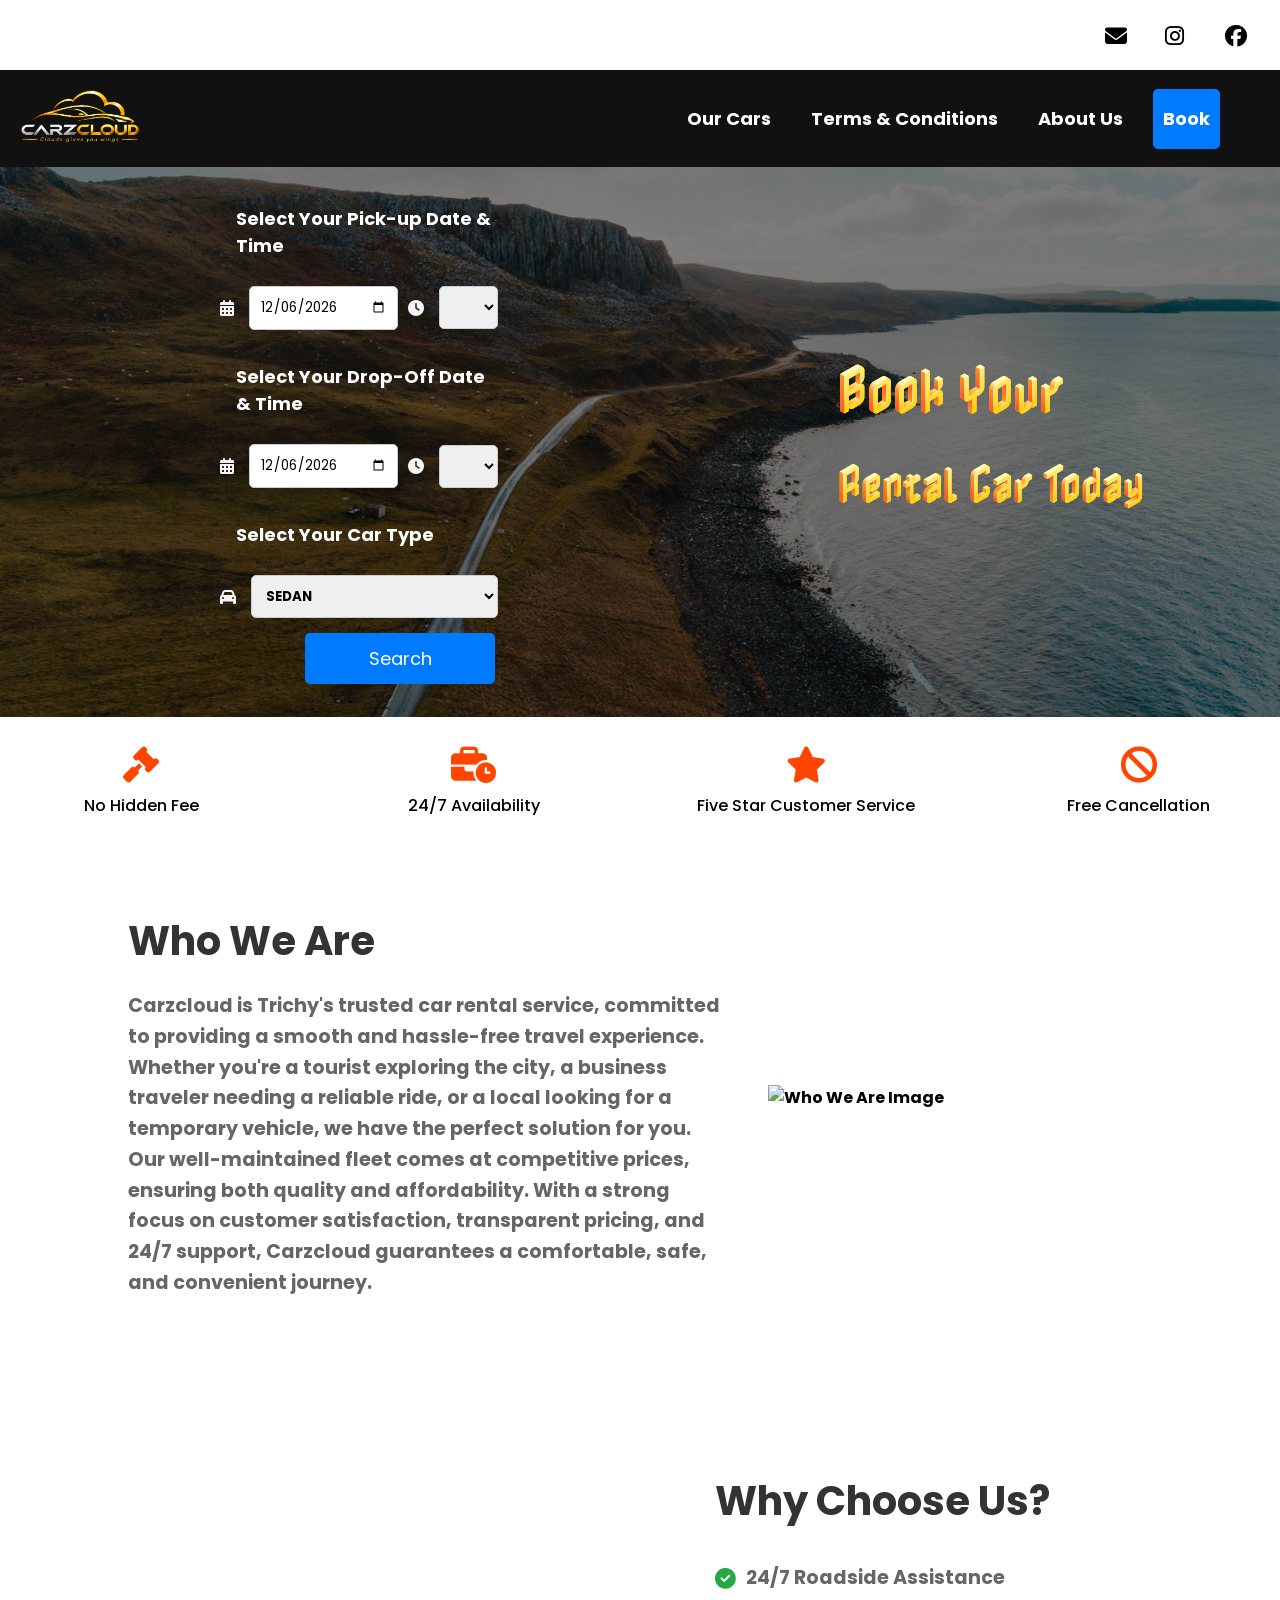
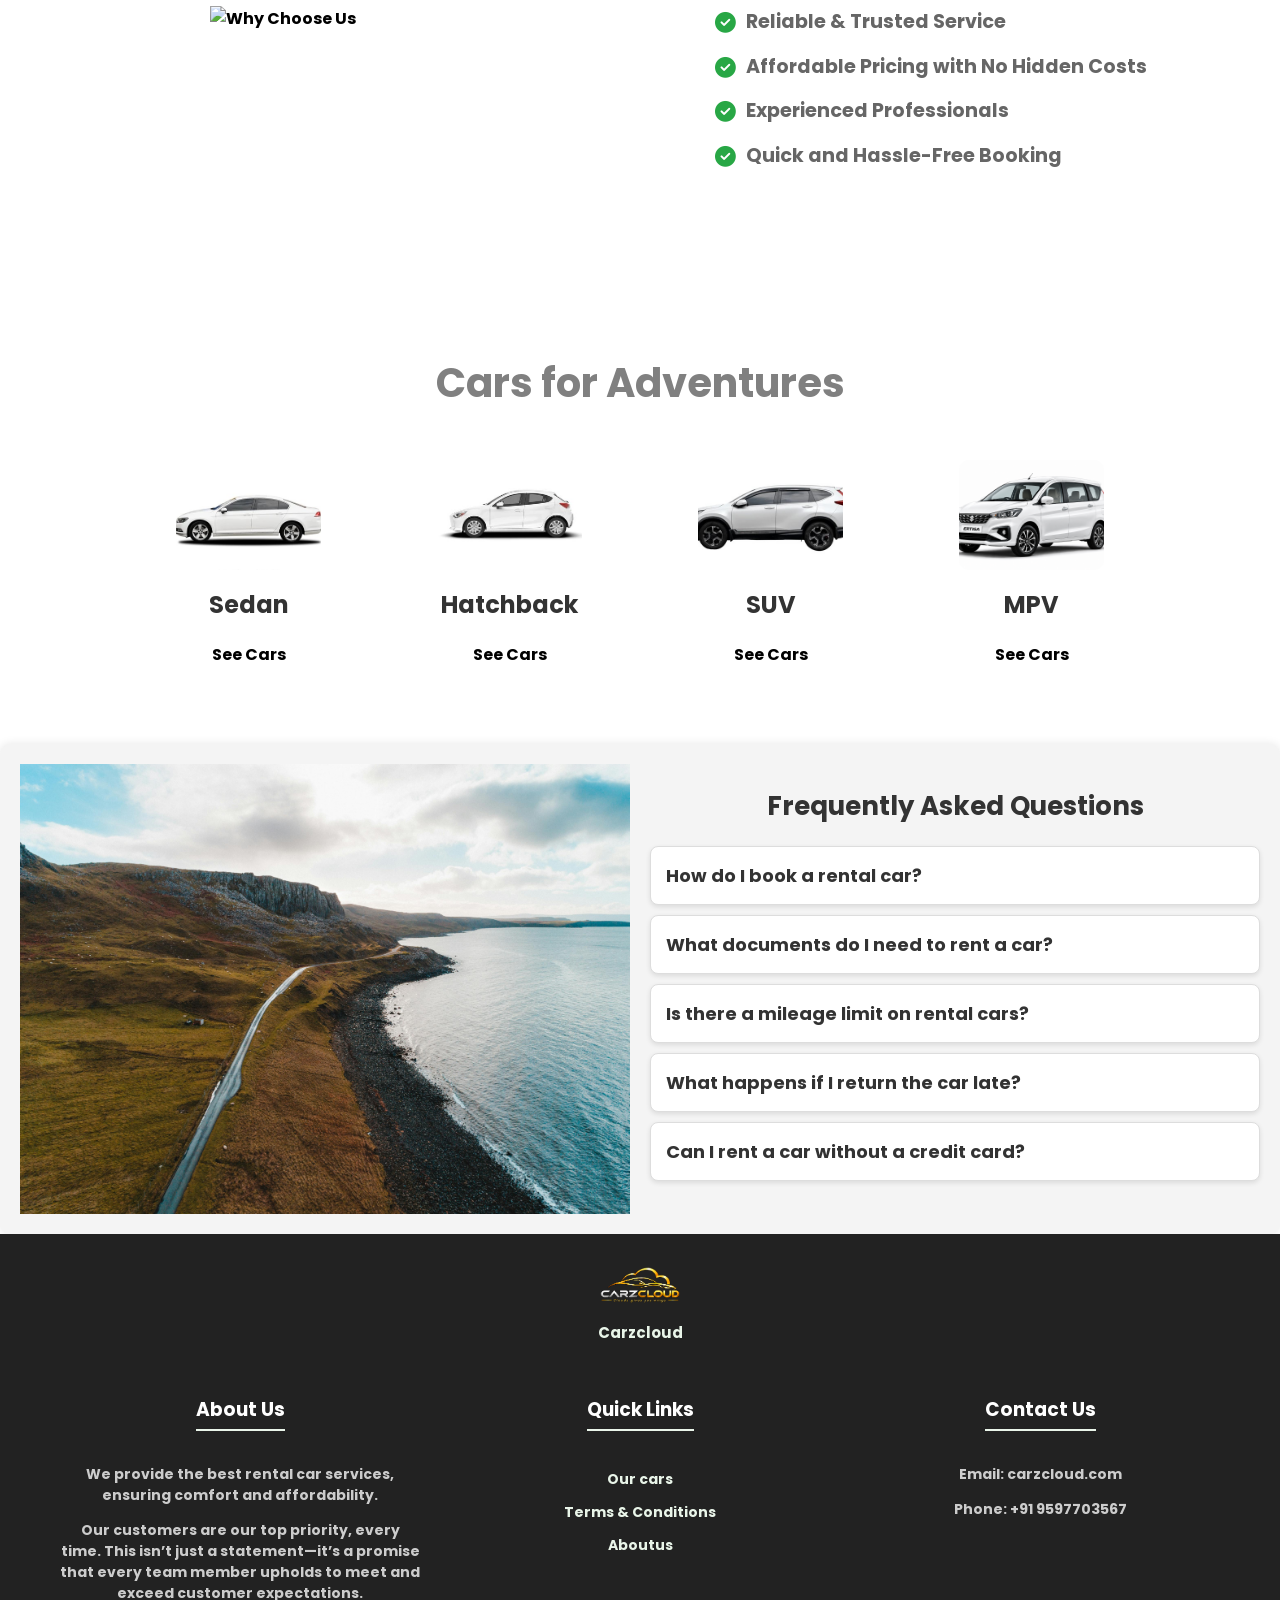
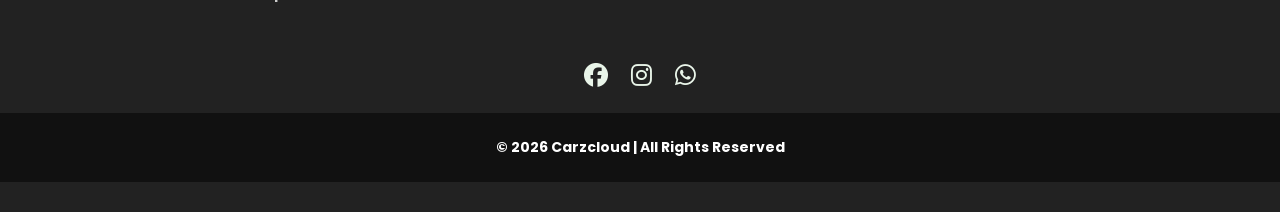
==== index.html @ d87f3efd "first commit" ====
<!DOCTYPE html>
<html lang="en">
<head>
    <meta charset="UTF-8">
    <meta name="viewport" content="width=device-width, initial-scale=1.0">
    <meta name="keywords" content="car rental, car rental in trichy, Affordable rental car, daily car rentals, long term car rental">
    <meta name="description" content="Affordable car rentals in trichy, best car rental in trichy, best car retal in tamilnadu">
    <title>Car rentals in trichy</title>
    <link rel="stylesheet" href="index.css">

    <link rel="stylesheet" href="https://cdnjs.cloudflare.com/ajax/libs/font-awesome/6.4.2/css/all.min.css">
    <link href="https://fonts.googleapis.com/css2?family=Nabla&display=swap" rel="stylesheet">
    <link href="https://fonts.googleapis.com/css2?family=Tilt+Neon&display=swap" rel="stylesheet">
    <link href="https://fonts.googleapis.com/css2?family=Poppins:wght@300;500;700&display=swap" rel="stylesheet">

    <style>
    </style>
    <script>
        function toggleMenu() {
            document.querySelector('.nav-links').classList.toggle('active');
        }
    </script>
</head>
<body>
    <div class="social-links">
        <a href="mailto:wheelzcode45@gmail.com" target="_blank">
            <i class="fa-solid fa-envelope"></i>
        </a>
        <a href="https://www.instagram.com" target="_blank">
            <i class="fa-brands fa-instagram"></i>
        </a>
        <a href="https://www.facebook.com" target="_blank">
            <i class="fa-brands fa-facebook"></i>
        </a> 
    </div>
    <nav class="navbar" id="nav">
        <a href="index.html">
            <img src="logo1.png" alt="best car rental,wheelz45" class="logo">
        </a>
        <div class="hamburger" onclick="toggleMenu()">&#9776;</div>
        <div class="nav-links">
            <a href="our-cars.html"><i class="fa-solid fa-car"></i>Our Cars</a>
            <a href="T&C.html"><i class="fa-solid fa-file-contract"></i>Terms & Conditions</a>
            <a href="Aboutus.html"><i class="fa-solid fa-info-circle"></i>About Us</a>
            
            <a href="car.html" class="book-btn"><i class="fa-solid fa-calendar-check"></i>Book</a>
            
            <div class="icons">
                <a href="mailto:wheelzcode45@gmail.com?subject=Booking Enquiry&body=Hi, I want to book a car." target="_blank">
                    <i class="fa-solid fa-envelope" style="color: white;"></i>
                </a>
                <a href="https://www.instagram.com/wheelz_45/profilecard/?igsh=aXlkZXZvZGpjbXlo" target="_blank">
                    <i class="fa-brands fa-instagram"></i>
                </a>
                <a href="https://www.facebook.com" target="_blank">
                    <i class="fa-brands fa-facebook"></i>
                </a>
            </div>
        </div>
    </nav>
    
    <section class="hero-section">
        <!-- Left Side: Form -->
        <div class="form-container">
            <h2></h2>
            <h3 class="section-heading">Select Your Pick-up  Date & Time  </h3>
                        <div class="date-time">
                            
                            
                <div class="form-group">
                    
                    <i class="fa-solid fa-calendar-days"></i>
                    <input for="pickup-date" type="date" id="pickup-date" name="pickup-date" required>
                </div>
                <div class="form-group">
                    <i class="fa-solid fa-clock"></i>
                    <select for="pickup-time" id="pickup-time" name="pickup-time" required>
                        
                            <option>12:00 AM</option>
                            <option>12:30 AM</option>
                            <option>1:00 AM</option>
                            <option>1:30 AM</option>
                            <option>2:00 AM</option>
                            <option>2:30 AM</option>
                            <option>3:00 AM</option>
                            <option>3:30 AM</option>
                            <option>4:00 AM</option>
                            <option>4:30 AM</option>
                            <option>5:00 AM</option>
                            <option>5:30 AM</option>
                            <option>6:00 AM</option>
                            <option>6:30 AM</option>
                            <option>7:00 AM</option>
                            <option>7:30 AM</option>
                            <option>8:00 AM</option>
                            <option>8:30 AM</option>
                            <option>9:00 AM</option>
                            <option>9:30 AM</option>
                            <option>10:00 AM</option>
                            <option>10:30 AM</option>
                            <option>11:00 AM</option>
                            <option>11:30 AM</option>
                            <option>12:00 PM</option>
                            <option>12:30 PM</option>
                            <option>1:00 PM</option>
                            <option>1:30 PM</option>
                            <option>2:00 PM</option>
                            <option>2:30 PM</option>
                            <option>3:00 PM</option>
                            <option>3:30 PM</option>
                            <option>4:00 PM</option>
                            <option>4:30 PM</option>
                            <option>5:00 PM</option>
                            <option>5:30 PM</option>
                            <option>6:00 PM</option>
                            <option>6:30 PM</option>
                            <option>7:00 PM</option>
                            <option>7:30 PM</option>
                            <option>8:00 PM</option>
                            <option>8:30 PM</option>
                            <option>9:00 PM</option>
                            <option>9:30 PM</option>
                            <option>10:00 PM</option>
                            <option>10:30 PM</option>
                            <option>11:00 PM</option>
                            <option>11:30 PM</option>
                        
                        
                        <!-- Add more times -->
                    </select>
                </div>
            </div>
            <h3 class="section-heading">Select Your Drop-Off Date & Time </h3>

            <div class="date-time">
                <div class="form-group">
                    
                    <i class="fa-solid fa-calendar-days"></i>
                    <input for="dropoff-date" type="date" id="dropoff-date" name="dropoff-date" required>
                </div>
                <div class="form-group">
                    <i class="fa-solid fa-clock"></i>
                    <select for="dropoff-time" id="dropoff-time" name="dropoff-time" required>
                        
                            <option>12:00 AM</option>
                            <option>12:30 AM</option>
                            <option>1:00 AM</option>
                            <option>1:30 AM</option>
                            <option>2:00 AM</option>
                            <option>2:30 AM</option>
                            <option>3:00 AM</option>
                            <option>3:30 AM</option>
                            <option>4:00 AM</option>
                            <option>4:30 AM</option>
                            <option>5:00 AM</option>
                            <option>5:30 AM</option>
                            <option>6:00 AM</option>
                            <option>6:30 AM</option>
                            <option>7:00 AM</option>
                            <option>7:30 AM</option>
                            <option>8:00 AM</option>
                            <option>8:30 AM</option>
                            <option>9:00 AM</option>
                            <option>9:30 AM</option>
                            <option>10:00 AM</option>
                            <option>10:30 AM</option>
                            <option>11:00 AM</option>
                            <option>11:30 AM</option>
                            <option>12:00 PM</option>
                            <option>12:30 PM</option>
                            <option>1:00 PM</option>
                            <option>1:30 PM</option>
                            <option>2:00 PM</option>
                            <option>2:30 PM</option>
                            <option>3:00 PM</option>
                            <option>3:30 PM</option>
                            <option>4:00 PM</option>
                            <option>4:30 PM</option>
                            <option>5:00 PM</option>
                            <option>5:30 PM</option>
                            <option>6:00 PM</option>
                            <option>6:30 PM</option>
                            <option>7:00 PM</option>
                            <option>7:30 PM</option>
                            <option>8:00 PM</option>
                            <option>8:30 PM</option>
                            <option>9:00 PM</option>
                            <option>9:30 PM</option>
                            <option>10:00 PM</option>
                            <option>10:30 PM</option>
                            <option>11:00 PM</option>
                            <option>11:30 PM</option>
                        
                        
                        <!-- Add more times -->
                    </select>
                </div>
            </div>
            <h3 class="section-heading"> Select Your Car Type</h3>
            <div class="form-group">
                <i for="carType" class="fa-solid fa-car"></i>
                <select id="carType" required >
                    <option value="sedan" >SEDAN</option>
                    <option value="hatchback" >HATCHBACK</option>
                    <option value="suv" >SUV</option>
                    <option value="mpv" >MPV</option>
                </select>
            </div>
           
            <!-- Search Button -->
            <div class="form-group">
                <button type="button" class="search-btn" id="searchBtn" >Search</button>
            </div>
        </div>
        <!--Form JS-->
        <!-- Your unchanged JavaScript below -->

  <script>
    document.addEventListener('DOMContentLoaded', function () {
      const now = new Date();
      function pad(n) { return n < 10 ? '0' + n : n; }
      const year = now.getFullYear();
      const month = pad(now.getMonth() + 1);
      const day = pad(now.getDate());
      const hour = pad(now.getHours());
      const minute = pad(now.getMinutes());
      const currentDate = `${year}-${month}-${day}`;
      const currentTime = `${hour}:${minute}`;
      document.getElementById('pickup-date').value = currentDate;
      document.getElementById('pickup-time').value = currentTime;

      const dropoff = new Date(now.getTime() + 2 * 60 * 60 * 1000);
      const dropYear = dropoff.getFullYear();
      const dropMonth = pad(dropoff.getMonth() + 1);
      const dropDay = pad(dropoff.getDate());
      const dropHour = pad(dropoff.getHours());
      const dropMinute = pad(dropoff.getMinutes());
      const dropoffDate = `${dropYear}-${dropMonth}-${dropDay}`;
      const dropoffTime = `${dropHour}:${dropMinute}`;
      document.getElementById('dropoff-date').value = dropoffDate;
      document.getElementById('dropoff-time').value = dropoffTime;
    });
  </script>

  <script>
    document.addEventListener('DOMContentLoaded', function () {
      const datetimeInputs = document.querySelectorAll('input[type="datetime-local"]');
      function pad(n) { return n < 10 ? '0' + n : n; }
      const now = new Date();
      const year = now.getFullYear();
      const month = pad(now.getMonth() + 1);
      const day = pad(now.getDate());
      const hour = pad(now.getHours());
      const minute = pad(now.getMinutes());
      const currentDateTime = `${year}-${month}-${day}T${hour}:${minute}`;
      datetimeInputs.forEach(input => {
        input.min = currentDateTime;
        input.value = currentDateTime;
      });
    });
  </script>

    <script>
        document.getElementById("searchBtn").addEventListener("click", function () {
        const pickupDate = document.getElementById("pickup-date").value;
        const pickupTime = document.getElementById("pickup-time").value;
        const dropoffDate = document.getElementById("dropoff-date").value;
        const dropoffTime = document.getElementById("dropoff-time").value;
        const carType = document.getElementById("carType").value;

        if (!pickupDate || !pickupTime || !dropoffDate || !dropoffTime || !carType) {
            alert("Please fill in all fields!");
            return;
        }

        const pickup = `${pickupDate}T${pickupTime}`;
        const dropoff = `${dropoffDate}T${dropoffTime}`;
        const query = `pickup=${encodeURIComponent(pickup)}&dropoff=${encodeURIComponent(dropoff)}&carType=${encodeURIComponent(carType)}`;
        window.location.href = `car.html?${query}`;
        });
    </script>



        <!-- Right Side: Booking Text -->
        <div class="text-container">
            <!-- Heading and Subheading -->
            <div class="booking-text">
                <div class="heading">Book Your</div>
                <div class="subheading">Rental Car Today</div>
            </div>

            
        </div>
    </section>
    
              

    <script>
        function searchCars() {
            const carType = document.getElementById("car-type").value;
            const from = document.getElementById("from").value;
            const to = document.getElementById("to").value;
            const date = document.getElementById("date").value;
            const time = document.getElementById("time").value;

            // Logic to navigate based on car type
            if (carType === "large") {
                window.location.href = "large-cars.html?from=" + from + "&to=" + to + "&date=" + date + "&time=" + time;
            } else if (carType === "medium") {
                window.location.href = "medium-cars.html?from=" + from + "&to=" + to + "&date=" + date + "&time=" + time;
            } else {
                window.location.href = "our-cars.html#sedan?from=" + from + "&to=" + to + "&date=" + date + "&time=" + time;
            }
        }

        function setDefaultDate() {
            let today = new Date();
            let formattedDate = today.toISOString().split('T')[0];
            document.getElementById('pickup-date').value = formattedDate;
            document.getElementById('dropoff-date').value = formattedDate;
        }
        
        

        document.getElementById('pickup-date').addEventListener('change', validateDateTime);
        document.getElementById('dropoff-date').addEventListener('change', validateDateTime);

        setDefaultDate();
    </script>
        <div class="features">
            <div class="feature-item">
                <i class="fa-solid fa-gavel"></i>
                <span>No Hidden Fee</span>
            </div>
            <div class="feature-item">
                <i class="fa-solid fa-business-time"></i>
                <span>24/7 Availability</span>
            </div>
            <div class="feature-item">
                <i class="fa-solid fa-star"></i>
                <span>Five Star Customer Service</span>
            </div>
            <div class="feature-item">
                <i class="fa-solid fa-ban"></i>
                <span>Free Cancellation</span>
            </div>
        </div>
        <!--Image with Text-->
        <section class="who-we-are">
            <div class="who-we-are-container">
                
                <div class="who-we-are-text">
                    <h2>Who We Are</h2>
                    <p> 

                        Carzcloud is Trichy's trusted car rental service, committed to providing a smooth and hassle-free travel experience. Whether you're a tourist exploring the city, a business traveler needing a reliable ride, or a local looking for a temporary vehicle, we have the perfect solution for you. Our well-maintained fleet comes at competitive prices, ensuring both quality and affordability. With a strong focus on customer satisfaction, transparent pricing, and 24/7 support, Carzcloud guarantees a comfortable, safe, and convenient journey.
                </div>
                <div class="who-we-are-image">
                    <img src="https://wheelz45.com/TN.jpg" alt="Who We Are Image">
                </div>
            </div>
        </section>
        
        <script>
       // Check when the user scrolls to reveal the text with fade-in effect
    window.addEventListener('scroll', function () {
        const textSection = document.querySelector('.who-we-are-text');
        const textPosition = textSection.getBoundingClientRect().top;
        const screenPosition = window.innerHeight;
    
        // Add class to trigger fade-in when the text comes into view
        if (textPosition < screenPosition) {
            textSection.classList.add('visible');
        }
    });
    
    
        </script>
    
    <!--Second Text and image-->
    <section class="why-choose-us">
        <div class="why-choose-us-container">
            <div class="why-choose-us-image">
                <img src="https://wheelz45.com/rock-fort-temple.jpg" alt="Why Choose Us">
            </div>
            <div class="why-choose-us-text">
                <h2>Why Choose Us?</h2>
                <ul>
                    <li><i class="fas fa-check-circle"></i> 24/7 Roadside Assistance</li>
                    <li><i class="fas fa-check-circle"></i> Reliable & Trusted Service</li>
                    <li><i class="fas fa-check-circle"></i> Affordable Pricing with No Hidden Costs</li>
                    <li><i class="fas fa-check-circle"></i> Experienced Professionals</li>
                    <li><i class="fas fa-check-circle"></i> Quick and Hassle-Free Booking</li>
                </ul>
            </div>
        </div>
    </section>
    
    <!-- <script>
        document.addEventListener("DOMContentLoaded", function () {
            document.querySelector(".why-choose-us-text").classList.add("visible");
        });
    </script>   -->

    <script>
document.addEventListener("DOMContentLoaded", function () {

    const animatedSections = document.querySelectorAll(
        ".who-we-are, .why-choose-us, .cars-section, .faq-container, .footer"
    );

    const observer = new IntersectionObserver(
        (entries, observer) => {

            entries.forEach((entry) => {

                if (entry.isIntersecting) {
                    entry.target.classList.add("visible");

                    // Animate only once
                    observer.unobserve(entry.target);
                }

            });

        },
        {
            threshold: 0.15,
            rootMargin: "0px 0px -60px 0px"
        }
    );

    animatedSections.forEach((section) => {
        observer.observe(section);
    });

});
</script>

    <section class="cars-section">
        <h2>Cars for Adventures</h2>
        <div class="cars-container">
            <div class="car-card">
                <img src="sedan.jpg" alt="Small Car">
                <h3>Sedan</h3>
                <a href="our-cars.html#sedan">See Cars</a>
                <hr class="mobile-line">
            </div>
            <div class="car-card">
                <img src="Hatchback.jpg" alt="SUV">
                <h3>Hatchback</h3>
                <a href="our-cars.html#hatchback">See Cars</a>
                <hr class="mobile-line">
            </div>
            <div class="car-card">
                <img src="Suv.jpg" alt="Luxury Car">
                <h3>SUV</h3>
                <a href="our-cars.html#suv">See Cars</a>
                <hr class="mobile-line">
            </div>
            <div class="car-card">
                <img src="mp.png" alt="Sedan">
                <h3>MPV</h3>
                <a href="our-cars.html#mpv">See Cars</a>
                <hr class="mobile-line">
            </div>
        </div>
    </section> 
    <!--faq-->
    <div class="faq-container">
        <div class="faq-image">
            <img src="1.jpg" alt="car rental" id="faqImage" style="width:100%; height:auto;">
        </div>
        <div class="faq-content">
            <div class="faq-heading">Frequently Asked Questions</div>
            <div class="faq-item" onclick="toggleAnswer(0)">
                <div class="faq-question">How do I book a rental car?</div>
                <div class="faq-answer">You can book a rental car through our website or mobile app by selecting your location, car type, and rental duration.</div>
            </div>
            <div class="faq-item" onclick="toggleAnswer(1)">
                <div class="faq-question">What documents do I need to rent a car?</div>
                <div class="faq-answer">You will need a valid driver's license, a government-issued ID, and a credit or debit card for payment.</div>
            </div>
            <div class="faq-item" onclick="toggleAnswer(2)">
                <div class="faq-question">Is there a mileage limit on rental cars?</div>
                <div class="faq-answer">Some rental plans have mileage limits, while others offer unlimited mileage. Check the rental terms before booking.</div>
            </div>
            <div class="faq-item" onclick="toggleAnswer(3)">
                <div class="faq-question">What happens if I return the car late?</div>
                <div class="faq-answer">Late returns may be subject to additional charges. Please check our rental policy for more details.</div>
            </div>
            <div class="faq-item" onclick="toggleAnswer(4)">
                <div class="faq-question">Can I rent a car without a credit card?</div>
                <div class="faq-answer">In most cases, a credit card is required for security purposes. However, some locations may accept debit cards with additional conditions.</div>
            </div>
        </div>
    </div>
    <script>
        function toggleAnswer(index) {
            let answers = document.querySelectorAll(".faq-answer");
            let answer = answers[index];
            answer.style.display = answer.style.display === "block" ? "none" : "block";
        }
    </script>
 <!--Footer-->
 <footer class="footer">
    <div class="footer-top">
        <a href="index.html">
        <img src="logo1.png" alt="Company Logo" class="footer-logo">
        <h2 class="company-name">Carzcloud</h2>
    </a>
    </div>
    
    <div class="footer-container">
        <div class="footer-section">
            <h3>About Us</h3>
            <p>We provide the best rental car services, ensuring comfort and affordability.</p>
            <p>Our customers are our top priority, every time. This isn’t just a statement—it’s a promise that every team member upholds to meet and exceed customer expectations.</p>
        </div>
        <div class="footer-section">
            <h3>Quick Links</h3>
            <ul>
                <li><a href="our-cars.html">Our cars</a></li>
                <li><a href="T&C.html">Terms & Conditions</a></li>
                <li><a href="Aboutus.html">Aboutus</a></li>
                
            </ul>
        </div>
        <div class="footer-section">
            <h3>Contact Us</h3>
            <p>Email: <a href="mailto:info@yourrental.com">carzcloud.com</a></p>
            <p>Phone: +91 9597703567</p>
            
        </div>
    </div>

    <div class="fsocial-links">
        <a href="https://facebook.com" target="_blank"><i class="fab fa-facebook"></i></a>
        <a href="https://instagram.com" target="_blank"><i class="fab fa-instagram"></i></a>
        <a href="https://wa.me/919876543210" target="_blank"><i class="fab fa-whatsapp"></i></a>
        
    </div>

    <div class="footer-bottom">
        <p>&copy; 2026 Carzcloud | All Rights Reserved</p>
    </div>
</footer>
</body>
</html>
---- index.css ----
* {
    max-width: 100%;
    box-sizing: border-box;
    font-family: 'Poppins', sans-serif;
}
 
        body {
            font-family: 'Poppins', sans-serif;
            margin: 0;
            padding: 0;
            background: none;
            font-weight: bold;
        }
        .social-links {
            display: flex;
            justify-content: flex-end;
            gap: 15px;
            padding: 10px 20px;
        }
        .social-links a {
            width: 45px;
            height: 50px;
            font-size: 22px;
            padding: 10px;
            border-radius: 50%;
            color: black;
            text-decoration: none;
            transition: 0.3s;
        }
        .social-links a:hover {
            background-color: rgba(0, 0, 0, 0.1);
        }
        .social-links a[href^="mailto"]:hover {
            background-color: #D44638;
            color: white;
        }
        .social-links a[href*="instagram"]:hover {
            background-color: #C13584;
            color: white;
        }
        .social-links a[href*="facebook"]:hover {
            background-color: #1877F2;
            color: white;
        }
        .navbar {
            display: flex;
            align-items: center;
            justify-content: space-between;
            padding: 15px 20px;
            position: relative;
            z-index: 1;
        }

        #nav{
            background-color: #111;
            width: 100%;
            height: 100%;
        }

        .logo {
            width: 120px;
            cursor: pointer;
        }
        .nav-links {
            display: flex;
            flex-direction: row;
            gap: 20px;
        }
        .nav-links a {
            text-decoration: none;
            color: white;
            font-size: 18px;
            padding: 10px;
            display: flex;
            align-items: center;
            gap: 10px;
        }
        .nav-links a i {
            display: none;
            color: #fff;
        }

        
        .book-btn {
            background-color: #007BFF;
            color: white;
            padding: 10px 20px;
            border-radius: 5px;
            text-decoration: none;
            font-size: 18px;
            transition: 0.3s;
        }
        .book-btn:hover {
            background-color: #0056b3;
        }
        
        .hamburger {
            display: none;
            font-size: 30px;
            color: #fff;
            cursor: pointer;
        }
        
        
        @media (max-width: 768px) {
            .social-links {
                display: none;
            }
            .hamburger {
                display: block;
            }
            .nav-links {
                display: none;
                flex-direction: column;
                align-items: center;
                width: 100%;
                position: absolute;
                top: 100%;
                left: 0;
                background-color: black;
            }
            .nav-links.active {
                display: flex;
            }
            .nav-links a i {
                display: inline;
            }
            .nav-links .icons {
                display: flex;
                flex-direction: row;
                justify-content: center;
                padding: 10px 0;
            }
        }
        
       .hero-section {
    display: flex;
    justify-content: space-between;
    align-items: center;
    padding: 50px;
    color: black;
    height: 550px;
    position: relative; /* Ensures pseudo-element is positioned correctly */
    z-index: 0; /* Set to 0 to be below the navbar */
}

/* Add a dull overlay to just the background */
.hero-section::before {
    content: '';
    position: absolute;
    top: 0;
    left: 0;
    right: 0;
    bottom: 0;
    background: url('1.jpg') no-repeat center center/cover; /* Background image */
    filter: brightness(50%); /* Dull the background image */
    z-index: -1; /* Ensure the overlay is behind the text */
}

/* Navbar styles */
.navbar {
    position: relative;
    z-index: 10; /* Ensure navbar stays above the background */
    display: flex;
    align-items: center;
    justify-content: space-between;
    padding: 15px 20px;
    background-color: rgba(255, 255, 255, 0.8);
    width: 100%;
}

.section-heading {
    font-size: 18px;
    margin-bottom: 1.7rem;
    color: white;
    font-weight: bold;
    margin-left: 1rem;
  }
  
        /* Left Side: Form */
        .form-container {
            background-color: orange;
            color: white;
            background: rgba(255, 255, 255, 0);
            padding: 20px;
            border-radius: 10px;
            width: 450px;
            margin-left: 150px;  /* Added margin to push the form to the right */
            display: block;
            order: 1; /* Order 1 for desktop */
        }
        .form-container i{
            color: whitesmoke;
            font-weight: bold;
        }
        .form-group {
            display: flex;
            align-items: center;
            gap: 15px;
            margin-bottom: 15px;
        }

        .form-group label {
            width: 100%;
        }

        input {
            width: 100%;
            padding: 10px;
            border-radius: 5px;
            border: 1px solid #ccc;
        }
        select{
            font-weight: bold;
            position: relative;
            z-index: 9999; /* Makes sure the dropdown is above other content */
            width: 100%;
            padding: 10px;
            border-radius: 5px;
            border: 1px solid #ccc;
        }
        select option{
            font-weight: bold;
        }

        .date-time {
            display: flex;
            gap: 10px;
            font-weight: bold;
        }

        .error-msg {
            color: red;
            font-size: 14px;
            display: none;
        }

        /* Booking Text */
        .booking-text {
            font-size: 32px;
            font-weight: bold;
            text-align: left;
        }

        /* Right Side: Text */
        .text-container {
            width: 50%;
            padding: 20px;
            margin-left: 300px; /* Space between form and text (increased) */
            display: block;
            order: 2; /* Order 2 for desktop */
        }

        .heading {
            font-family: nabla;
            color: #FFFFFF;
            font-size: 50px;
            font-weight: bold;
            margin-bottom: 20px; /* Added space between heading and points */
        }

        .subheading {
            font-family: nabla;
            font-size: 40px;
            font-weight: bold;
            margin-bottom: 20px;
            color: orange;
        }

        .feature-list {
            font-family: Tilt Neon;
            list-style: none;
            padding-left: 0;
            color: #FFFFFF;
        }

        .feature-list li {
            font-size: 18px;
            margin-bottom: 10px;
            transition: opacity 0.5s ease-in-out;
        }
        
        .feature-list li::before {
            content: "\2022"; /* Unicode for bullet point */
            color: #007BFF; /* Blue color for the dot */
            font-size: 30px;
            margin-right: 10px;
        }

        .search-btn {
            background-color: #007BFF;
            color: white;
            padding: 12px 20px;
            border: none;
            border-radius: 5px;
            font-size: 18px;
            cursor: pointer;
            transition: background-color 0.3s;
            margin-left: 85px;
            width: 190px;
        }

        .search-btn:hover {
            background-color: #0056b3;
        }

        /* Responsive Design */
        @media (max-width: 768px) {
            /* Mobile hero: image at the top, white booking form below. */
            .hero-section {
                flex-direction: column;
                align-items: stretch;
                justify-content: flex-start;
                height: auto;
                min-height: 0;
                padding: 220px 0 0;
                overflow: hidden;
                background: #fff;
            }

            

            .form-group i {
                color: gray;
            }

            .form-container {
                position: relative;
                z-index: 1;
                width: 100%;
                max-width: 100%;
                margin: 0;
                padding: 28px 20px 35px;
                order: 1;
                color: black;
                background: #fff;
                border-radius: 0;
                box-sizing: border-box;
            }

            .section-heading {
                color: black;
                font-size: 1rem;
                text-align: center;
            }

            /* Promotional heading is desktop-only, matching the old mobile layout. */
            .text-container {
                display: none;
            }

            .heading {
                font-size: 40px;
                text-align: center;
            }

            .subheading {
                font-size: 30px;
                text-align: center;
            }

            .feature-list {
                text-align: center;
                padding: 0;
            }

            .feature-list li {
                font-size: 16px;
            }

            .search-btn {
                display: block;
                margin: 0 auto;
                max-width: 100%;
            }
        }

        /* Mobile hero safety overrides: image first, booking form below */
        @media (max-width: 768px) {
            .hero-section {
                display: flex;
                flex-direction: column;
                height: auto !important;
                min-height: 0 !important;
                padding: 220px 0 0 !important;
                overflow: hidden;
                background: #fff;
            }

            @media (max-width: 768px) {
    .hero-section::before {
        content: "";
        position: absolute;
        top: 0;
        left: 0;
        right: 0;
        bottom: auto;

        height: 220px;

        background-image: url("1.jpg");
        background-repeat: no-repeat;
        background-position: center 58%;
        background-size: cover;

        filter: brightness(50%);
        opacity: 1;
        visibility: visible;
        transform: none;
    }
}

            .hero-section .form-container {
                display: block !important;
                position: relative;
                width: 100% !important;
                max-width: 100%;
                margin: 0 !important;
                padding: 28px 20px 35px;
                order: 1;
                color: #111;
                background: #fff;
                opacity: 1 !important;
                visibility: visible !important;
                transform: none !important;
                animation: none !important;
                z-index: 1;
            }

            .hero-section .text-container {
                display: none !important;
            }

            .features {
                margin-top: 30px !important;
            }
        }

        /* Features Container */
              .features {
            display: flex;
            justify-content: center;
            align-items: center;
            gap: 50px; /* Space between features */
            margin-top: 30px;
            
            flex-wrap: wrap;
        }

        /* Individual Feature Box */
        .feature-item {
            display: flex;
            flex-direction: column;
            align-items: center;
            text-align: center;
            flex: 1 1 200px;
        }

        /* Icon Styling */
        .feature-item i {
            font-size: 36px;  /* Bigger icons */
            color: orangered; /* Blue color */
            
            margin-bottom: 10px; /* Space between icon and text */
        }

        /* Text Styling */
        .feature-item span {
            font-size: 16px;
            font-weight: 500;
        }

        /* Mobile responsiveness */
        @media (max-width: 768px) {
            
            .features {
                margin-top: 30px;
                display: grid;
                grid-template-columns: repeat(2, 1fr);
                gap: 24px;
                justify-items: center;
            }
    }
        
        @media (max-width: 480px) {
    .features {
        
        grid-template-columns: repeat(1, 1fr); /* Single column for small screens */
    }
}
.who-we-are {
    position: relative;
    width: 100%;
    overflow: hidden;
    padding: 60px 0;  /* Adjust padding as needed */
}

/* Container for the Image and Text */
.who-we-are-container {
    display: flex;
    align-items: center;
    justify-content: center;
    flex-wrap: wrap;
}

/* Style for the image */
.who-we-are-image {
    width: 30%;
    position: relative;
}

.who-we-are-image img {
    width: 100%;
    height: auto;
    object-fit: cover;
    position: static;  /* Ensures the image remains static */
}

/* Style for the text */
.who-we-are-text {
    width: 50%;
    opacity: 0;  /* Initially hide the text */
    transition: opacity 1.5s ease-in-out;  /* Smooth fade-in effect */
}

/* Text styles */
.who-we-are-text h2 {
    font-size: 2.5rem;
    font-weight: bold;
    color: #333;
    margin-bottom: 20px;
    
}

.who-we-are-text p {
    font-size: 1.2rem;
    color: #666;
    line-height: 1.6;
    max-width: 600px;
    
}

/* On Scroll, Fade-in the text */
.who-we-are-text.visible {
    opacity: 1;  /* Text becomes visible */
}

/* For Mobile View */
@media (max-width: 768px) {
    .who-we-are-container {
        flex-direction: column-reverse;  /* Swap image and text order */
    }

    .who-we-are-image, .who-we-are-text {
        padding: 10px; /* Equal space on left and right */
        width: 100%;  /* Ensure image and text take full width */
    }

    .who-we-are-text h2 {
        font-size: 2rem;  /* Adjust font size for smaller screens */
    }

    .who-we-are-text p {
        margin-bottom: 20px;
        font-size: 1rem;  /* Adjust paragraph font size for mobile */
        color: #666;
        text-align: justify;  /* Justify text for better readability */
        margin-right: 20px;
        line-height: 2.0;
        padding: 20px;
        
    }
}
/*Second text and image*/
.why-choose-us {
            position: relative;
            width: 100%;
            overflow: hidden;
            padding: 60px 0;
            text-align: center;
        }

        .why-choose-us-container {
            display: flex;
            align-items: center;
            justify-content: center;
            flex-wrap: nowrap;
            gap: 50px;
        }

        .why-choose-us-image {
            width: 50%;
            position: relative;
        }

        .why-choose-us-image img {
            width: 100%;
            height: auto;
            object-fit: cover;
            padding: 40px;
        }

        .why-choose-us-text {
            width: 50%;
            opacity: 0;
            transition: opacity 1.5s ease-in-out;
            text-align: left;
            margin-left: 100px;
        }

        .why-choose-us-text.visible {
            opacity: 1;
        }

        .why-choose-us-text h2 {
            font-size: 2.5rem;
            font-weight: bold;
            color: #333;
            margin-bottom: 20px;
        }

        .why-choose-us-text ul {
            list-style-type: none;
            padding: 0;
            margin-top: 30px;
            display: flex;
            flex-direction: column;
            align-items: flex-start;
        }

        .why-choose-us-text ul li {
            font-size: 1.2rem;
            color: #666;
            line-height: 1.8;
            margin-bottom: 10px;
            display: flex;
            align-items: center;
        }

        .why-choose-us-text ul li i {
            color: #28a745;
            margin-right: 10px;
            font-size: 1.3rem;
        }

        /* MOBILE VIEW */
        @media (max-width: 768px) {
            .why-choose-us-container {
                flex-direction: column;
                align-items: center;
                text-align: center;
            }

            .why-choose-us-text{
                width: 90%;
                margin-left: 20px;
            }
            .why-choose-us-image {
                width: 90%;
            }
            .why-choose-us-image img {
            width: 100%;
            height: auto;
            object-fit: cover;
            padding: 10px;
        }

            .why-choose-us-text {
                text-align: center;
            }
            .why-choose-us-text h2{
                font-size: 30px;
                margin-right: 80px;
                
            }
            .why-choose-us-text ul {
                align-items: center;
                text-align: left;
            }
            .why-choose-us-text ul li{
                display: flex;
                align-items: center;
                margin-left: 40px;
                justify-content: flex-start; /* Ensures icons and text are aligned */
                width: 100%;
            }
        }
                  /* Cars Section */
         .cars-section {
            text-align: center;
            padding: 60px 0;
        }

        .cars-section h2 {
            color: grey;
            font-size: 2.5rem;
            margin-bottom: 30px;
        }

        .cars-container {
            display: grid;
            grid-template-columns: repeat(4, 1fr);
            gap: 20px;
            padding: 0 10%;
            align-items: stretch; /* Make all grid items the same height */
        }

        .car-card {
            
            background: #fff;
            padding: 15px;
            border-radius: 10px;
            text-align: center;
            transition: transform 0.3s ease, border 0.3s ease;
            border: 2px solid transparent;
        }

        .car-card:hover {
            transform: scale(1.05);
            border: 2px solid orange;
            width: auto;
        }

        .car-card img {
            height: 110px;
            width: 70%;
            object-fit: cover;
            border-radius: 10px;
        }

        .car-card h3 {
            margin: 10px 0;
            font-size: 1.5rem;
            color: #333;
        }

        .car-card a {
            display: inline-block;
            margin-top: 10px;
            color: black;
            text-decoration: none;
            font-weight: bold;
            transition: color 0.3s ease, text-decoration 0.3s ease;
        }

        .car-card a:hover {
            color: olive;
            text-decoration: none;
        }
        .mobile-line {
            display: none;
        }
        

        /* Mobile View */
        @media (max-width: 768px) {
            .cars-section h2{
                font-size: 1.5rem;
            }
         
            .cars-container {
                grid-template-columns: 1fr; /* Stack cards vertically */
        padding: 0 5%;
            }
            .car-card img {
                width: 100%;              /* Fill container, no overflow */
        height: auto;             /* Adjust height naturally */
        max-height: 110px;        /* Optional: Limit height */
        object-fit: contain;      /* Show entire image without cropping */
        border-radius: 10px;
        display: block;
        margin: 0 auto;
            }
            .car-card {
                padding: 10px;
            }
        
            .car-card h3 {
                font-size: 1.2rem;
            }
        
            .car-card a {
                font-size: 0.95rem;
                color: olive;
            }
            .mobile-line {
                display: block;
                border: none;
                height: 2.5px;
                background-color: #ccc;
                margin: 10px auto;
                width: 80%;
            }
        }
        /*FAq*/
        .faq-container {
            display: flex;
            align-items: center;
            justify-content: center;
            flex-direction: row;
            padding: 20px;
            background: #f4f4f4;
            border-radius: 10px;
            max-width: 100%;
            margin: auto;
            box-shadow: 0 0 10px rgba(0, 0, 0, 0.1);
            gap: 20px;
        }
        .faq-image {
            width: 50%;
            max-width: 700px;
            transition: height 0.3s ease;
            display: flex;
            align-items: center;
            justify-content: center;
        }
        .faq-content {
            width: 50%;
        }
        .faq-heading {
            font-size: 26px;
            font-weight: bold;
            margin-bottom: 20px;
            text-align: center;
            color: #333;
        }
        .faq-item {
            background: white;
            padding: 15px;
            margin: 10px 0;
            border-radius: 8px;
            cursor: pointer;
            width: 100%;
            border: 1px solid #ddd;
            box-shadow: 0 2px 5px rgba(0, 0, 0, 0.1);
            transition: 0.3s;
        }
        .faq-item:hover {
            background: #f9f9f9;
        }
        .faq-question {
            font-size: 18px;
            font-weight: bold;
            color: #333;
        }
        .faq-answer {
            display: none;
            margin-top: 10px;
            font-size: 16px;
            color: #555;
            padding-top: 5px;
            border-top: 1px solid #ddd;
        }
        @media (max-width: 768px) {
            .faq-container {
                flex-direction: column;
                width: 100%;
                padding: 15px;
            }
            .faq-image {
                width: 100%;
            }
            .faq-content {
                width: 100%;
            }
            .faq-item{
                width: 90%;
            }
        }
        /*Footer*/
        .footer {
            background-color: #222;
            color: #fff;
            padding: 30px 0;
            text-align: center;
        }
        .footer-top {
            display: flex;
            flex-direction: column;
            align-items: center;
            margin-bottom: 20px;
        }
        .footer-top a{
            text-decoration: none;
        }
        .footer-top h2{
            font-size: 15px;
        }
        .footer-logo {
            width: 80px;
            height: auto;
        }
        .company-name {
            font-size: 22px;
            margin-top: 10px;
            color: #e9f5e9;
        }
        .footer-container {
            display: flex;
            flex-wrap: wrap;
            justify-content: space-around;
            max-width: 1200px;
            margin: auto;
        }
        .footer-section {
            width: 30%;
            margin-bottom: 20px;
        }
        .footer-section h3 {
            border-bottom: 2px solid #e9f5e9;
            display: inline-block;
            padding-bottom: 5px;
        }
        .footer-section p,
        .footer-section a {
            color: #ccc;
            text-decoration: none;
            font-size: 14px;
        }
        .footer-section ul {
            list-style: none;
            padding: 0;
        }
        .footer-section ul li {
            margin: 8px 0;
        }
        .footer-section ul li a {
            color: #e9f5e9;
            transition: 0.3s;
        }
        .footer-section ul li a:hover {
            color: #fff;
        }
        .fsocial-links {
            margin: 20px 0;
        }
        .fsocial-links a {
            color: #e9f5e9;
            font-size: 24px;
            margin: 0 10px;
            transition: 0.3s;
        }
        .fsocial-links a:hover {
            color: #fff;
        }
        .footer-bottom {
            background-color: #111;
            padding: 10px 0;
            font-size: 14px;
        }
        @media (max-width: 768px) {
            .footer-container {
                flex-direction: column;
                align-items: center;
                text-align: center;
            }
            .footer-section {
                width: 80%;
            }
        }






        /* =========================================================
   PREMIUM SMOOTH PAGE ANIMATIONS
   Lightweight - CSS transform + opacity only
   ========================================================= */

/* ---------- Initial Page Load ---------- */

body {
    overflow-x: hidden;
}

/* Navbar */
.navbar {
    animation: navReveal 0.7s cubic-bezier(0.22, 1, 0.36, 1) both;
}

/* Social icons */
.social-links {
    animation: fadeDown 0.6s ease-out both;
}

/* Hero section */
.hero-section {
    overflow: hidden;
}

/* Booking form */
.hero-section .form-container {
    animation: heroFormReveal 0.9s cubic-bezier(0.22, 1, 0.36, 1) 0.15s both;
}

/* Hero text container */
.hero-section .text-container {
    animation: heroTextReveal 0.9s cubic-bezier(0.22, 1, 0.36, 1) 0.25s both;
}

/* Main heading */
.hero-section .heading {
    animation: textReveal 0.7s cubic-bezier(0.22, 1, 0.36, 1) 0.4s both;
}

/* Sub heading */
.hero-section .subheading {
    animation: textReveal 0.7s cubic-bezier(0.22, 1, 0.36, 1) 0.52s both;
}

/* ---------- Hero Background ---------- */

.hero-section::before {
    animation: heroBackgroundReveal 1.4s cubic-bezier(0.22, 1, 0.36, 1) both;
}

/* ---------- Features ---------- */

.features .feature-item {
    opacity: 0;
    animation: featureReveal 0.7s cubic-bezier(0.22, 1, 0.36, 1) forwards;
}

.features .feature-item:nth-child(1) {
    animation-delay: 0.15s;
}

.features .feature-item:nth-child(2) {
    animation-delay: 0.25s;
}

.features .feature-item:nth-child(3) {
    animation-delay: 0.35s;
}

.features .feature-item:nth-child(4) {
    animation-delay: 0.45s;
}

/* ---------- Who We Are ---------- */

.who-we-are-image {
    opacity: 0;
    transform: translateX(-35px);
    transition:
        opacity 0.8s ease,
        transform 0.8s cubic-bezier(0.22, 1, 0.36, 1);
}

.who-we-are-text {
    opacity: 0;
    transform: translateX(35px);
    transition:
        opacity 0.8s ease,
        transform 0.8s cubic-bezier(0.22, 1, 0.36, 1);
}

.who-we-are.visible .who-we-are-image,
.who-we-are.visible .who-we-are-text {
    opacity: 1;
    transform: translateX(0);
}

/* ---------- Why Choose Us ---------- */

.why-choose-us-image {
    opacity: 0;
    transform: translateX(-35px);
    transition:
        opacity 0.8s ease,
        transform 0.8s cubic-bezier(0.22, 1, 0.36, 1);
}

.why-choose-us-text {
    opacity: 0;
    transform: translateX(35px);
    transition:
        opacity 0.8s ease,
        transform 0.8s cubic-bezier(0.22, 1, 0.36, 1);
}

.why-choose-us.visible .why-choose-us-image,
.why-choose-us.visible .why-choose-us-text {
    opacity: 1;
    transform: translateX(0);
}

/* ---------- Cars ---------- */

.car-card {
    opacity: 0;
    transform: translateY(25px);
    transition:
        opacity 0.7s ease,
        transform 0.7s cubic-bezier(0.22, 1, 0.36, 1),
        border 0.3s ease;
}

.cars-section.visible .car-card {
    opacity: 1;
    transform: translateY(0);
}

.cars-section.visible .car-card:nth-child(1) {
    transition-delay: 0.05s;
}

.cars-section.visible .car-card:nth-child(2) {
    transition-delay: 0.15s;
}

.cars-section.visible .car-card:nth-child(3) {
    transition-delay: 0.25s;
}

.cars-section.visible .car-card:nth-child(4) {
    transition-delay: 0.35s;
}

/* ---------- FAQ ---------- */

.faq-container {
    opacity: 0;
    transform: translateY(25px);
    transition:
        opacity 0.8s ease,
        transform 0.8s cubic-bezier(0.22, 1, 0.36, 1);
}

.faq-container.visible {
    opacity: 1;
    transform: translateY(0);
}

/* ---------- Footer ---------- */

.footer {
    opacity: 0;
    transform: translateY(20px);
    transition:
        opacity 0.7s ease,
        transform 0.7s ease;
}

.footer.visible {
    opacity: 1;
    transform: translateY(0);
}


/* =========================================================
   KEYFRAMES
   ========================================================= */

@keyframes navReveal {
    from {
        opacity: 0;
        transform: translateY(-18px);
    }

    to {
        opacity: 1;
        transform: translateY(0);
    }
}

@keyframes fadeDown {
    from {
        opacity: 0;
        transform: translateY(-12px);
    }

    to {
        opacity: 1;
        transform: translateY(0);
    }
}

@keyframes heroBackgroundReveal {
    from {
        opacity: 0;
        transform: scale(1.04);
    }

    to {
        opacity: 1;
        transform: scale(1);
    }
}

@keyframes heroFormReveal {
    from {
        opacity: 0;
        transform: translateX(-30px);
    }

    to {
        opacity: 1;
        transform: translateX(0);
    }
}

@keyframes heroTextReveal {
    from {
        opacity: 0;
        transform: translateX(30px);
    }

    to {
        opacity: 1;
        transform: translateX(0);
    }
}

@keyframes textReveal {
    from {
        opacity: 0;
        transform: translateY(18px);
    }

    to {
        opacity: 1;
        transform: translateY(0);
    }
}

@keyframes featureReveal {
    from {
        opacity: 0;
        transform: translateY(15px);
    }

    to {
        opacity: 1;
        transform: translateY(0);
    }
}


/* =========================================================
   ACCESSIBILITY
   ========================================================= */

@media (prefers-reduced-motion: reduce) {

    *,
    *::before,
    *::after {
        animation-duration: 0.01ms !important;
        animation-iteration-count: 1 !important;
        transition-duration: 0.01ms !important;
        scroll-behavior: auto !important;
    }
}
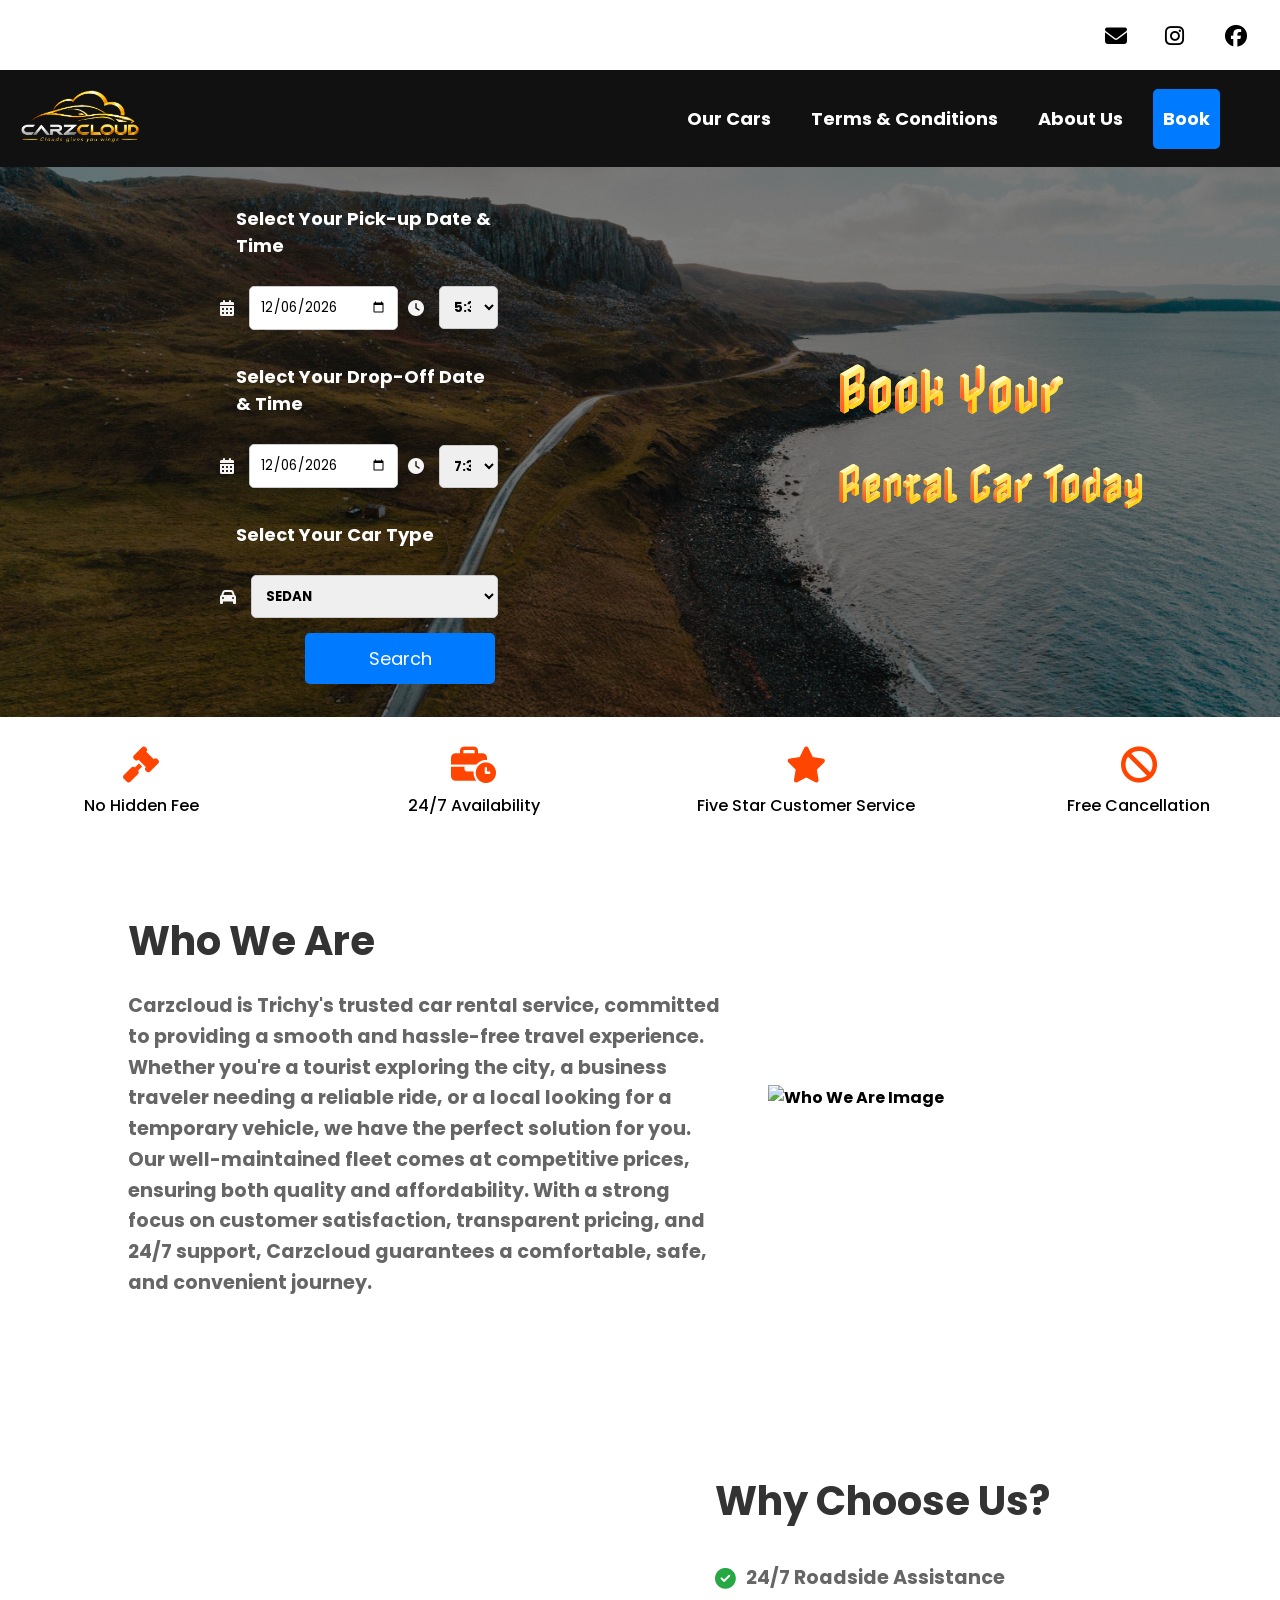
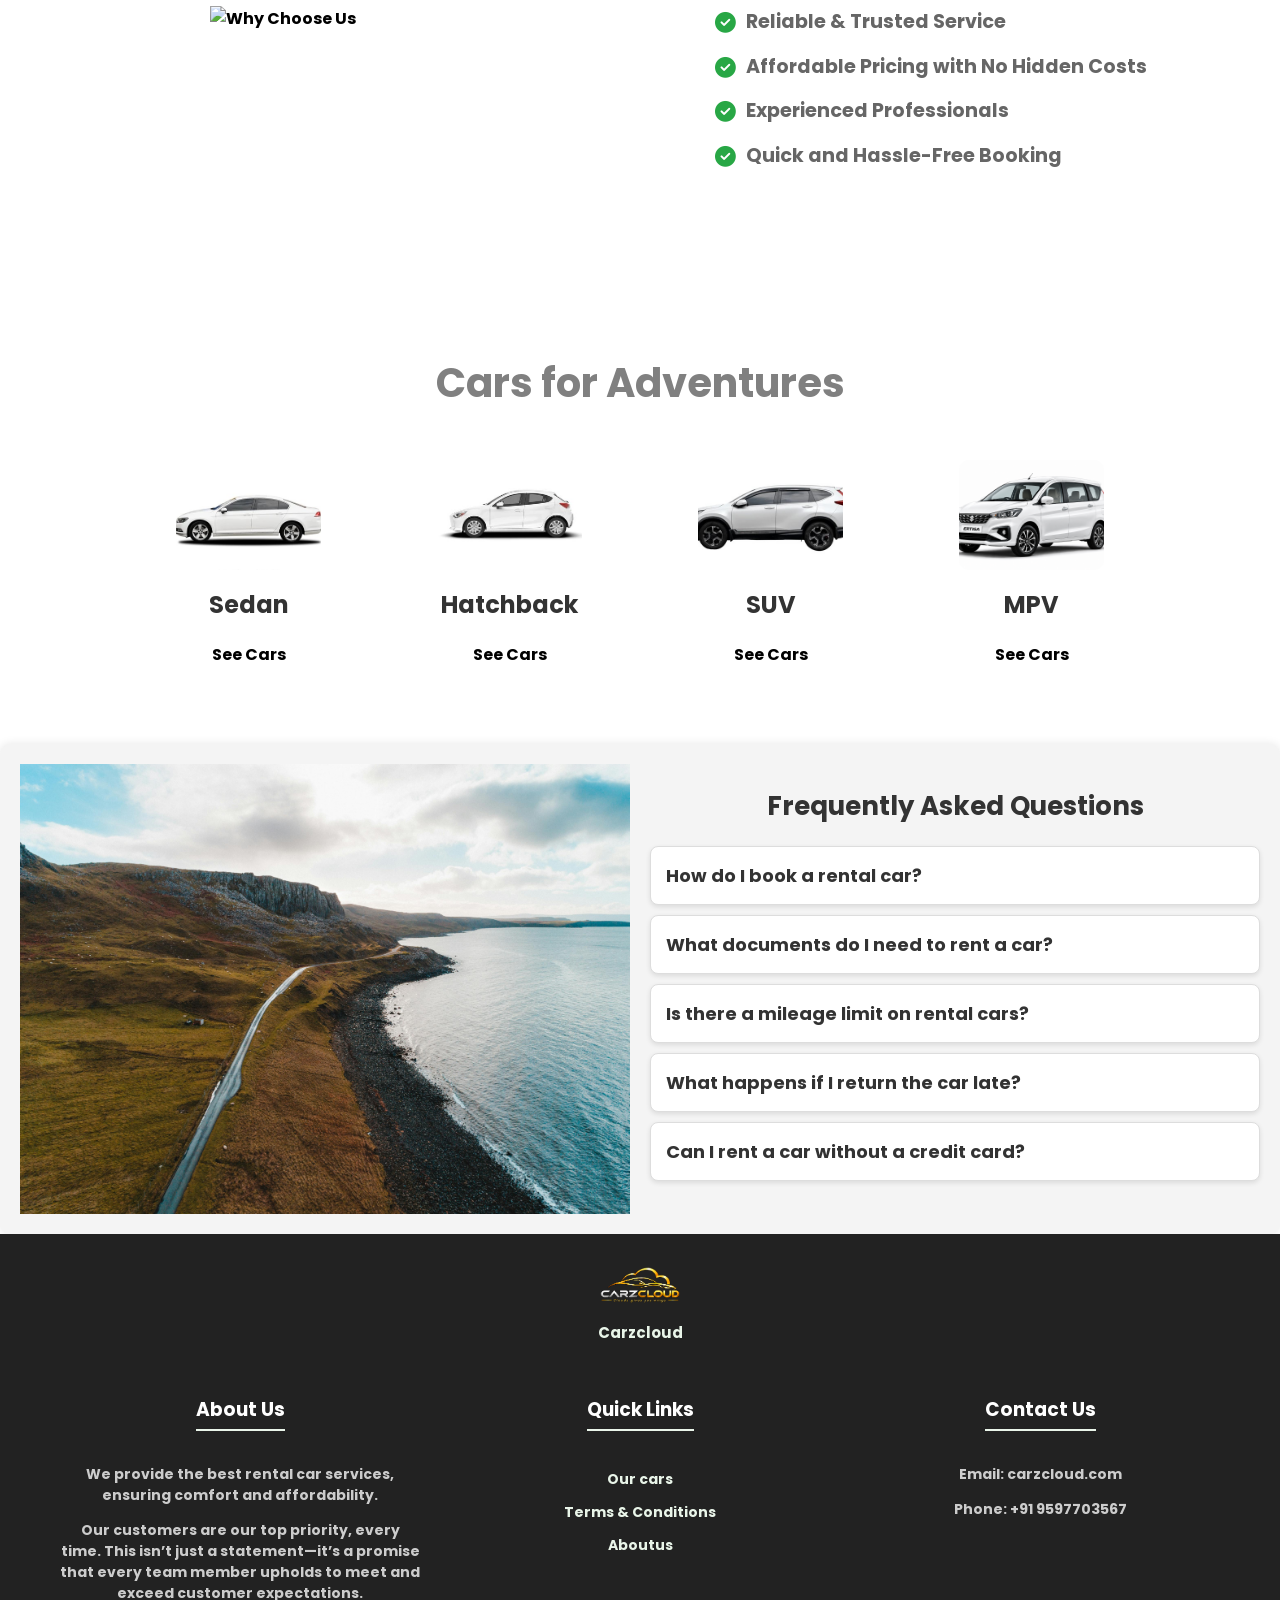
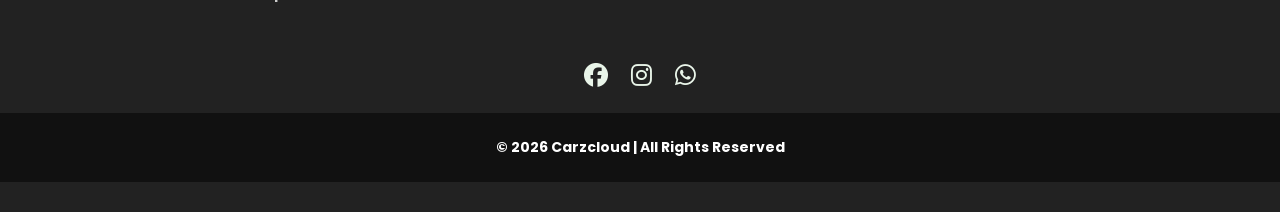
==== commit c8b49115: "Update CarzCloud website and fix car booking" ====
--- a/index.html
+++ b/index.html
@@ -26,7 +26,7 @@
         <a href="mailto:wheelzcode45@gmail.com" target="_blank">
             <i class="fa-solid fa-envelope"></i>
         </a>
-        <a href="https://www.instagram.com" target="_blank">
+        <a href="https://www.instagram.com/carzcloud.in?psln=NXhmYTh5NDllem9y&utm_source=qr" target="_blank">
             <i class="fa-brands fa-instagram"></i>
         </a>
         <a href="https://www.facebook.com" target="_blank">
@@ -49,7 +49,7 @@
                 <a href="mailto:wheelzcode45@gmail.com?subject=Booking Enquiry&body=Hi, I want to book a car." target="_blank">
                     <i class="fa-solid fa-envelope" style="color: white;"></i>
                 </a>
-                <a href="https://www.instagram.com/wheelz_45/profilecard/?igsh=aXlkZXZvZGpjbXlo" target="_blank">
+                <a href="https://www.instagram.com/carzcloud.in?psln=NXhmYTh5NDllem9y&utm_source=qr" target="_blank">
                     <i class="fa-brands fa-instagram"></i>
                 </a>
                 <a href="https://www.facebook.com" target="_blank">
@@ -217,51 +217,95 @@
 
   <script>
     document.addEventListener('DOMContentLoaded', function () {
-      const now = new Date();
-      function pad(n) { return n < 10 ? '0' + n : n; }
-      const year = now.getFullYear();
-      const month = pad(now.getMonth() + 1);
-      const day = pad(now.getDate());
-      const hour = pad(now.getHours());
-      const minute = pad(now.getMinutes());
-      const currentDate = `${year}-${month}-${day}`;
-      const currentTime = `${hour}:${minute}`;
-      document.getElementById('pickup-date').value = currentDate;
-      document.getElementById('pickup-time').value = currentTime;
-
-      const dropoff = new Date(now.getTime() + 2 * 60 * 60 * 1000);
-      const dropYear = dropoff.getFullYear();
-      const dropMonth = pad(dropoff.getMonth() + 1);
-      const dropDay = pad(dropoff.getDate());
-      const dropHour = pad(dropoff.getHours());
-      const dropMinute = pad(dropoff.getMinutes());
-      const dropoffDate = `${dropYear}-${dropMonth}-${dropDay}`;
-      const dropoffTime = `${dropHour}:${dropMinute}`;
-      document.getElementById('dropoff-date').value = dropoffDate;
-      document.getElementById('dropoff-time').value = dropoffTime;
+      const pickupDateInput = document.getElementById('pickup-date');
+      const pickupTimeSelect = document.getElementById('pickup-time');
+      const dropoffDateInput = document.getElementById('dropoff-date');
+      const dropoffTimeSelect = document.getElementById('dropoff-time');
+
+      // Format local dates without UTC conversion (avoids date shifting).
+      function formatDateLocal(date) {
+        const year = date.getFullYear();
+        const month = String(date.getMonth() + 1).padStart(2, '0');
+        const day = String(date.getDate()).padStart(2, '0');
+        return `${year}-${month}-${day}`;
+      }
+
+      // Convert a Date into the exact AM/PM label used by the existing dropdown.
+      function formatTimeLabel(date) {
+        let hours = date.getHours();
+        const minutes = date.getMinutes() < 30 ? '00' : '30';
+        const suffix = hours >= 12 ? 'PM' : 'AM';
+        hours = hours % 12 || 12;
+        return `${hours}:${minutes} ${suffix}`;
+      }
+
+      // Round up to the next available 30-minute dropdown option.
+      const pickupDefault = new Date();
+      pickupDefault.setSeconds(0, 0);
+      pickupDefault.setMinutes(pickupDefault.getMinutes() < 30 ? 30 : 60);
+
+      const dropoffDefault = new Date(pickupDefault.getTime() + 2 * 60 * 60 * 1000);
+
+      pickupDateInput.value = formatDateLocal(pickupDefault);
+      pickupTimeSelect.value = formatTimeLabel(pickupDefault);
+      dropoffDateInput.value = formatDateLocal(dropoffDefault);
+      dropoffTimeSelect.value = formatTimeLabel(dropoffDefault);
+
+      // Prevent selecting dates in the past.
+      const today = formatDateLocal(new Date());
+      pickupDateInput.min = today;
+      dropoffDateInput.min = today;
+
+      // Keep drop-off after pick-up and synchronize the minimum drop-off date.
+      function validateBookingDates(showMessage = false) {
+        const pickupDate = pickupDateInput.value;
+        const dropoffDate = dropoffDateInput.value;
+        if (pickupDate) dropoffDateInput.min = pickupDate;
+
+        if (!pickupDate || !pickupTimeSelect.value || !dropoffDate || !dropoffTimeSelect.value) {
+          return false;
+        }
+
+        const pickup = combineDateAndTime(pickupDate, pickupTimeSelect.value);
+        const dropoff = combineDateAndTime(dropoffDate, dropoffTimeSelect.value);
+        const now = new Date();
+
+        if (pickup < now) {
+          if (showMessage) alert('Pick-up date and time cannot be in the past.');
+          return false;
+        }
+        if (dropoff <= pickup) {
+          if (showMessage) alert('Drop-off must be after the pick-up date and time.');
+          return false;
+        }
+        return true;
+      }
+
+      function combineDateAndTime(dateValue, timeLabel) {
+        const match = timeLabel.match(/^(\d{1,2}):(\d{2})\s(AM|PM)$/i);
+        if (!match) return new Date(NaN);
+        let hours = Number(match[1]) % 12;
+        if (match[3].toUpperCase() === 'PM') hours += 12;
+        const result = new Date(`${dateValue}T00:00:00`);
+        result.setHours(hours, Number(match[2]), 0, 0);
+        return result;
+      }
+
+      pickupDateInput.addEventListener('change', () => validateBookingDates(false));
+      pickupTimeSelect.addEventListener('change', () => validateBookingDates(false));
+      dropoffDateInput.addEventListener('change', () => validateBookingDates(false));
+      dropoffTimeSelect.addEventListener('change', () => validateBookingDates(false));
+
+      // Expose helper for the Search button below.
+      window.carzcloudCombineDateAndTime = combineDateAndTime;
+      window.carzcloudValidateBookingDates = validateBookingDates;
     });
   </script>
 
-  <script>
-    document.addEventListener('DOMContentLoaded', function () {
-      const datetimeInputs = document.querySelectorAll('input[type="datetime-local"]');
-      function pad(n) { return n < 10 ? '0' + n : n; }
-      const now = new Date();
-      const year = now.getFullYear();
-      const month = pad(now.getMonth() + 1);
-      const day = pad(now.getDate());
-      const hour = pad(now.getHours());
-      const minute = pad(now.getMinutes());
-      const currentDateTime = `${year}-${month}-${day}T${hour}:${minute}`;
-      datetimeInputs.forEach(input => {
-        input.min = currentDateTime;
-        input.value = currentDateTime;
-      });
-    });
-  </script>
+
 
     <script>
-        document.getElementById("searchBtn").addEventListener("click", function () {
+      document.getElementById("searchBtn").addEventListener("click", function () {
         const pickupDate = document.getElementById("pickup-date").value;
         const pickupTime = document.getElementById("pickup-time").value;
         const dropoffDate = document.getElementById("dropoff-date").value;
@@ -269,15 +313,39 @@
         const carType = document.getElementById("carType").value;
 
         if (!pickupDate || !pickupTime || !dropoffDate || !dropoffTime || !carType) {
-            alert("Please fill in all fields!");
-            return;
-        }
-
-        const pickup = `${pickupDate}T${pickupTime}`;
-        const dropoff = `${dropoffDate}T${dropoffTime}`;
-        const query = `pickup=${encodeURIComponent(pickup)}&dropoff=${encodeURIComponent(dropoff)}&carType=${encodeURIComponent(carType)}`;
-        window.location.href = `car.html?${query}`;
+          alert("Please fill in all fields!");
+          return;
+        }
+
+        const combineDateAndTime = window.carzcloudCombineDateAndTime;
+        const pickupDateTime = combineDateAndTime(pickupDate, pickupTime);
+        const dropoffDateTime = combineDateAndTime(dropoffDate, dropoffTime);
+        const now = new Date();
+
+        if (pickupDateTime < now) {
+          alert("Pick-up date and time cannot be in the past.");
+          return;
+        }
+
+        if (dropoffDateTime <= pickupDateTime) {
+          alert("Drop-off must be after the pick-up date and time.");
+          return;
+        }
+
+        // Pass standardized local date-time strings to car.html.
+        function toLocalDateTimeValue(date) {
+          const pad = value => String(value).padStart(2, "0");
+          return `${date.getFullYear()}-${pad(date.getMonth() + 1)}-${pad(date.getDate())}T${pad(date.getHours())}:${pad(date.getMinutes())}`;
+        }
+
+        const query = new URLSearchParams({
+          pickup: toLocalDateTimeValue(pickupDateTime),
+          dropoff: toLocalDateTimeValue(dropoffDateTime),
+          carType: carType
         });
+
+        window.location.href = `car.html?${query.toString()}`;
+      });
     </script>
 
 
@@ -296,38 +364,7 @@
     
               
 
-    <script>
-        function searchCars() {
-            const carType = document.getElementById("car-type").value;
-            const from = document.getElementById("from").value;
-            const to = document.getElementById("to").value;
-            const date = document.getElementById("date").value;
-            const time = document.getElementById("time").value;
-
-            // Logic to navigate based on car type
-            if (carType === "large") {
-                window.location.href = "large-cars.html?from=" + from + "&to=" + to + "&date=" + date + "&time=" + time;
-            } else if (carType === "medium") {
-                window.location.href = "medium-cars.html?from=" + from + "&to=" + to + "&date=" + date + "&time=" + time;
-            } else {
-                window.location.href = "our-cars.html#sedan?from=" + from + "&to=" + to + "&date=" + date + "&time=" + time;
-            }
-        }
-
-        function setDefaultDate() {
-            let today = new Date();
-            let formattedDate = today.toISOString().split('T')[0];
-            document.getElementById('pickup-date').value = formattedDate;
-            document.getElementById('dropoff-date').value = formattedDate;
-        }
-        
-        
-
-        document.getElementById('pickup-date').addEventListener('change', validateDateTime);
-        document.getElementById('dropoff-date').addEventListener('change', validateDateTime);
-
-        setDefaultDate();
-    </script>
+
         <div class="features">
             <div class="feature-item">
                 <i class="fa-solid fa-gavel"></i>
@@ -537,7 +574,7 @@
 
     <div class="fsocial-links">
         <a href="https://facebook.com" target="_blank"><i class="fab fa-facebook"></i></a>
-        <a href="https://instagram.com" target="_blank"><i class="fab fa-instagram"></i></a>
+        <a href="https://www.instagram.com/carzcloud.in?psln=NXhmYTh5NDllem9y&utm_source=qr" target="_blank"><i class="fab fa-instagram"></i></a>
         <a href="https://wa.me/919876543210" target="_blank"><i class="fab fa-whatsapp"></i></a>
         
     </div>
